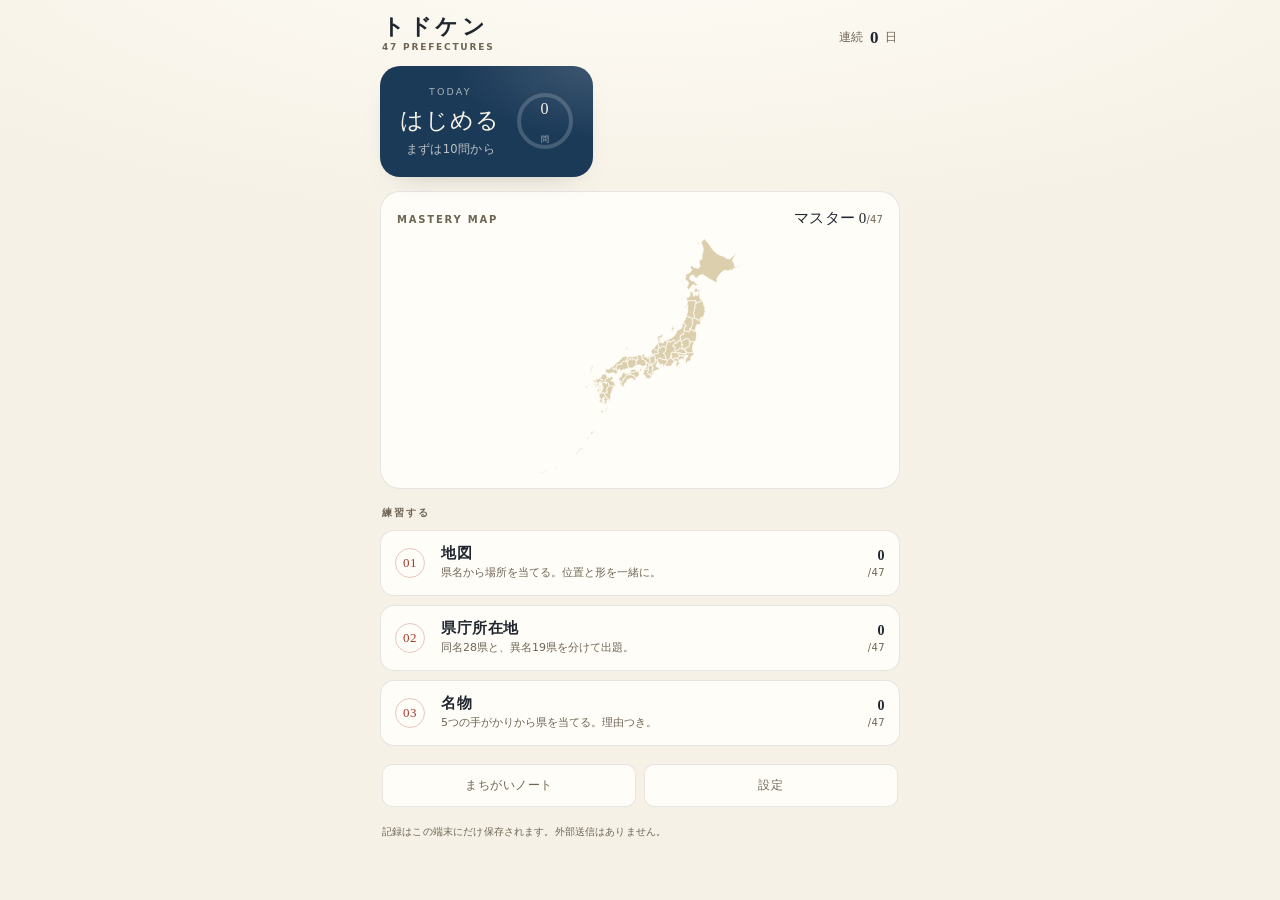
==== index.html @ 2c83eb3e "Add files via upload" ====
<!DOCTYPE html>
<html lang="ja">
<head>
<meta charset="utf-8">
<meta name="viewport" content="width=device-width, initial-scale=1, viewport-fit=cover, user-scalable=no">
<meta name="color-scheme" content="light">
<meta name="theme-color" content="#f6f1e6">
<title>トドケン</title>
<meta name="apple-mobile-web-app-capable" content="yes">
<meta name="mobile-web-app-capable" content="yes">
<meta name="apple-mobile-web-app-status-bar-style" content="default">
<meta name="apple-mobile-web-app-title" content="トドケン">
<link rel="manifest" href="./manifest.webmanifest">
<link rel="apple-touch-icon" href="./icon-180.png">
<link rel="icon" href="./icon-192.png" sizes="192x192">
<link rel="stylesheet" href="./app.css">
</head>
<body>

<!-- ================= HOME ================= -->
<section id="screen-home" class="screen active">
  <div class="home-head">
    <div class="wordmark">トドケン<small>47 PREFECTURES</small></div>
    <div class="streak">連続 <b id="streakNum">0</b> 日</div>
  </div>

  <div class="scroll">
    <button class="primary-card" id="startBtn">
      <div>
        <span class="k">TODAY</span>
        <div class="t" id="dueTitle">はじめる</div>
        <div class="s" id="dueLabel">まずは10問から</div>
      </div>
      <div class="ring">
        <svg viewBox="0 0 60 60" aria-hidden="true">
          <circle class="track" cx="30" cy="30" r="26" fill="none" stroke-width="4"/>
          <circle class="fill" id="ringFill" cx="30" cy="30" r="26" fill="none" stroke-width="4"
                  stroke-dasharray="163" stroke-dashoffset="163"/>
        </svg>
        <div class="ring num" id="ringNum">0<small>問</small></div>
      </div>
    </button>

    <div class="map-card">
      <div class="cap">
        <span class="l">MASTERY MAP</span>
        <span class="r">マスター <span id="masterNum">0</span><small>/47</small></span>
      </div>
      <div class="map-slot" id="homeMap"></div>
    </div>

    <p class="sect-label">練習する</p>
    <div class="mode-list">
      <button class="mode" data-mode="map">
        <span class="no">01</span>
        <span><h3>地図</h3><p>県名から場所を当てる。位置と形を一緒に。</p></span>
        <span class="cnt" id="cnt-map">0/47</span>
      </button>
      <button class="mode" data-mode="capital">
        <span class="no">02</span>
        <span><h3>県庁所在地</h3><p>同名28県と、異名19県を分けて出題。</p></span>
        <span class="cnt" id="cnt-capital">0/47</span>
      </button>
      <button class="mode" data-mode="keyword">
        <span class="no">03</span>
        <span><h3>名物</h3><p>5つの手がかりから県を当てる。理由つき。</p></span>
        <span class="cnt" id="cnt-keyword">0/47</span>
      </button>
    </div>

    <div class="links">
      <button id="bookBtn">まちがいノート</button>
      <button id="setBtn">設定</button>
    </div>
    <p class="foot-note">記録はこの端末にだけ保存されます。外部送信はありません。</p>
  </div>
</section>

<!-- ================= QUIZ ================= -->
<section id="screen-quiz" class="screen">
  <div class="qhead">
    <button class="icon-btn" id="quitBtn" aria-label="やめる">‹</button>
    <span class="mode-name" id="modeName">地図モード</span>
    <span class="qcount" id="qCount"><b>1</b>/10</span>
  </div>
  <div class="dots" id="dots"></div>

  <div class="prompt">
    <p class="sub" id="promptSub">地図の上でタップ</p>
    <h2 class="main" id="promptMain">青森県</h2>
  </div>

  <div id="qBody" style="flex:1;min-height:0;display:flex;flex-direction:column"></div>

  <div class="sheet" id="sheet" hidden>
    <div class="sheet-top">
      <span class="mark" id="mark">○</span>
      <span class="sheet-title" id="sheetTitle"></span>
      <button class="next-btn" id="nextBtn">次へ</button>
    </div>
    <div class="sheet-body" id="sheetBody"></div>
  </div>
</section>

<!-- ================= RESULT ================= -->
<section id="screen-result" class="screen">
  <div class="scroll">
    <div class="result-top">
      <p class="k">SESSION RESULT</p>
      <div class="score"><b id="scoreNum">0</b><span id="scoreTotal">/10</span></div>
      <p class="comment" id="scoreComment"></p>
    </div>
    <p class="review-h">間違えた県</p>
    <div class="review-list" id="reviewList"></div>
  </div>
  <div class="actions">
    <button class="btn-primary" id="againBtn">もう一度</button>
    <button class="btn-ghost" id="homeBtn">ホームへ</button>
  </div>
</section>

<!-- ================= BOOK ================= -->
<section id="screen-book" class="screen">
  <div class="page-head">
    <button class="icon-btn" id="bookBack" aria-label="戻る">‹</button>
    <h2>まちがいノート</h2>
    <span class="sub" id="bookSub"></span>
  </div>
  <div class="scroll" id="bookList"></div>
  <div class="actions">
    <button class="btn-primary" id="bookReviewBtn">復習する</button>
  </div>
</section>

<!-- ================= SETTINGS ================= -->
<section id="screen-settings" class="screen">
  <div class="page-head">
    <button class="icon-btn" id="setBack" aria-label="戻る">‹</button>
    <h2>設定</h2>
  </div>
  <div class="scroll">
    <div class="set-row">
      <span class="l">効果音<small>正解・不正解のときだけ鳴ります</small></span>
      <button class="switch" id="swSound" aria-label="効果音"></button>
    </div>
    <div class="set-row">
      <span class="l">地図の表示<small>覚えていない県は地方ズーム、覚えたら全国。</small></span>
      <div class="seg" id="zoomSeg">
        <button data-v="auto" class="on">自動</button>
        <button data-v="always">常に地方</button>
        <button data-v="off">常に全国</button>
      </div>
    </div>
    <div class="set-row">
      <span class="l danger">学習の記録を消す<small>間隔反復の予定もすべてリセットされます</small></span>
      <button class="btn-ghost" id="resetBtn" style="padding:10px 14px;flex:none">消去</button>
    </div>
    <p class="about">
      トドケン v1.0<br>
      正解すると間隔をあけて再出題します（1日→3日→7日→16日→35日）。間違えた県は翌日と、そのセッションの3問後に戻ってきます。<br>
      地図データ：国土数値情報（行政区域）を簡略化。出典：国土交通省。<br>
      収録内容は代表例です。学習用途の参考として使い、断定は避けてください。
    </p>
  </div>
</section>

<script src="./mapdata.js"></script>
<script src="./data.js"></script>
<script src="./app.js"></script>
</body>
</html>
---- app.css ----
/* トドケン — UI
   設計方針:
   1) 1画面1判断。迷わせない。
   2) 指で押せる大きさ。小さい県は地方ズームで救う。
   3) 紙と墨。地図帳のような落ち着き。装飾より余白。
*/

:root{
  --paper:#f6f1e6;
  --paper-2:#efe8d8;
  --card:#fffdf8;
  --ink:#20262e;
  --ink-soft:#39424d;
  --muted:#6e6555;
  --line:rgba(32,38,46,.11);
  --line-strong:rgba(32,38,46,.22);
  --accent:#a83a2c;
  --indigo:#1b3a58;
  --ok:#2f7d5c;
  --ng:#b2433a;
  --gold:#a8823c;

  --map-base:#d3c4a1;
  --map-hover:#cfbf9b;
  --map-dim:#dfd3b6;
  --map-line:#fffdf8;

  --sans:"Hiragino Sans","Hiragino Kaku Gothic ProN","Yu Gothic Medium","YuGothic","Noto Sans JP",system-ui,-apple-system,sans-serif;
  --serif:"Hiragino Mincho ProN","Hiragino Mincho","Yu Mincho","YuMincho","Noto Serif JP",serif;

  --r-lg:20px;
  --r-md:14px;
  --r-sm:10px;
  --shadow:0 10px 30px -22px rgba(32,38,46,.55);
}

*{box-sizing:border-box;-webkit-tap-highlight-color:transparent}
html,body{height:100%}
body{
  margin:0;background:var(--paper);color:var(--ink);
  font-family:var(--sans);font-size:15px;line-height:1.65;
  letter-spacing:.01em;
  -webkit-font-smoothing:antialiased;
  overscroll-behavior:none;
  background-image:radial-gradient(120% 60% at 50% -10%,#fffdf7 0%,rgba(255,253,247,0) 60%);
}
button{font:inherit;color:inherit;background:none;border:0;padding:0;cursor:pointer}
h1,h2,h3,p{margin:0}
:focus-visible{outline:2px solid var(--indigo);outline-offset:3px;border-radius:4px}

/* ---------- screen shell ---------- */
.screen{
  position:fixed;inset:0;display:none;flex-direction:column;
  padding:calc(10px + env(safe-area-inset-top)) 18px calc(14px + env(safe-area-inset-bottom));
  padding-left:max(18px, calc((100vw - 520px) / 2));
  padding-right:max(18px, calc((100vw - 520px) / 2));
  overflow:hidden;
}
.screen.active{display:flex;animation:fade .22s ease both}
@keyframes fade{from{opacity:0}to{opacity:1}}
@keyframes rise{from{opacity:0;transform:translateY(8px)}to{opacity:1;transform:none}}
@keyframes sheetUp{from{opacity:0;transform:translateY(14px)}to{opacity:1;transform:none}}
@keyframes pop{0%{transform:scale(.7);opacity:0}70%{transform:scale(1.06)}100%{transform:scale(1);opacity:1}}
@keyframes shake{0%,100%{transform:translateX(0)}20%{transform:translateX(-5px)}40%{transform:translateX(5px)}60%{transform:translateX(-3px)}80%{transform:translateX(3px)}}

.scroll{overflow-y:auto;-webkit-overflow-scrolling:touch;flex:1;min-height:0;
  margin-inline:-18px;padding-inline:18px;padding-bottom:8px}

/* ---------- home ---------- */
.home-head{display:flex;align-items:flex-end;justify-content:space-between;gap:12px;padding:6px 2px 14px}
.wordmark{font-family:var(--serif);font-size:22px;letter-spacing:.16em;font-weight:600;line-height:1}
.wordmark small{display:block;font-family:var(--sans);font-size:9px;letter-spacing:.2em;color:var(--muted);margin-top:5px;font-weight:600}
.streak{display:flex;align-items:center;gap:6px;font-size:11.5px;color:var(--muted);letter-spacing:.06em}
.streak b{font-family:var(--serif);font-size:17px;color:var(--ink)}

.primary-card{
  position:relative;display:grid;grid-template-columns:1fr auto;align-items:center;gap:14px;
  background:var(--indigo);color:#f7f3e8;border-radius:var(--r-lg);
  padding:18px 18px 18px 20px;margin-bottom:14px;box-shadow:var(--shadow);
  transition:transform .16s ease;
}
.primary-card:active{transform:scale(.985)}
.primary-card::after{
  content:"";position:absolute;inset:0;border-radius:var(--r-lg);
  background:radial-gradient(120% 120% at 100% 0%,rgba(255,255,255,.14),transparent 55%);
  pointer-events:none;
}
.primary-card .k{font-size:9.5px;letter-spacing:.22em;opacity:.66;display:block;margin-bottom:6px}
.primary-card .t{font-family:var(--serif);font-size:23px;letter-spacing:.05em;line-height:1.3}
.primary-card .s{font-size:11.5px;opacity:.74;margin-top:4px;letter-spacing:.03em}
.ring{width:60px;height:60px;flex:none;position:relative}
.ring svg{width:100%;height:100%;transform:rotate(-90deg)}
.ring .track{stroke:rgba(255,255,255,.18)}
.ring .fill{stroke:#e8c07a;stroke-linecap:round;transition:stroke-dashoffset .6s cubic-bezier(.2,.9,.2,1)}
.ring .num{position:absolute;inset:0;display:grid;place-items:center;font-family:var(--serif);font-size:16px;letter-spacing:.02em}
.ring .num small{font-size:8px;opacity:.7;margin-left:1px}

.map-card{
  background:var(--card);border:1px solid var(--line);border-radius:var(--r-lg);
  padding:10px 12px 12px;margin-bottom:16px;
}
.map-card .cap{display:flex;align-items:baseline;justify-content:space-between;padding:4px 4px 6px}
.map-card .cap .l{font-size:10px;letter-spacing:.18em;color:var(--muted);font-weight:600}
.map-card .cap .r{font-family:var(--serif);font-size:15px}
.map-card .cap .r small{font-family:var(--sans);font-size:10px;color:var(--muted)}
.map-slot{height:206px;display:grid;place-items:center}
.map-slot svg{width:100%;height:100%}

.sect-label{font-size:10px;letter-spacing:.2em;color:var(--muted);font-weight:600;margin:0 2px 8px}
.mode-list{display:flex;flex-direction:column;gap:9px;margin-bottom:18px}
.mode{
  display:grid;grid-template-columns:34px 1fr auto;align-items:center;gap:12px;
  background:var(--card);border:1px solid var(--line);border-radius:var(--r-md);
  padding:13px 14px;text-align:left;transition:transform .14s,border-color .14s;
}
.mode:active{transform:scale(.99);border-color:var(--line-strong)}
.mode .no{font-family:var(--serif);font-size:13px;color:var(--accent);letter-spacing:.04em;
  border:1px solid rgba(168,58,44,.28);border-radius:50%;width:30px;height:30px;display:grid;place-items:center}
.mode h3{font-size:14.5px;font-weight:600;letter-spacing:.04em;line-height:1.35}
.mode p{font-size:11px;color:var(--muted);margin-top:2px;line-height:1.5}
.mode .cnt{font-size:10px;color:var(--muted);font-variant-numeric:tabular-nums;letter-spacing:.04em;text-align:right;line-height:1.4}
.mode .cnt b{display:block;font-family:var(--serif);font-size:14px;color:var(--ink)}

.links{display:flex;gap:8px;padding:0 2px 4px}
.links button{
  flex:1;padding:11px;border:1px solid var(--line);border-radius:var(--r-sm);
  font-size:11.5px;color:var(--muted);letter-spacing:.05em;background:var(--card);
}
.foot-note{font-size:10px;color:var(--muted);line-height:1.7;padding:12px 2px 0}

/* ---------- quiz ---------- */
.qhead{display:flex;align-items:center;gap:10px;padding:2px 0 10px}
.icon-btn{width:36px;height:36px;border:1px solid var(--line);border-radius:50%;display:grid;place-items:center;
  background:var(--card);flex:none;color:var(--ink-soft)}
.mode-name{font-size:10.5px;letter-spacing:.14em;color:var(--muted);font-weight:600;flex:1;text-align:center}
.qcount{font-size:11px;color:var(--muted);font-variant-numeric:tabular-nums;min-width:36px;text-align:right}
.qcount b{color:var(--ink);font-size:14px;font-family:var(--serif)}

.dots{display:flex;gap:4px;padding:0 0 14px}
.dots i{flex:1;height:2px;border-radius:2px;background:rgba(32,38,46,.12);transition:background .3s}
.dots i.done{background:var(--indigo)}
.dots i.now{background:var(--accent)}

.prompt{padding:0 2px 12px;min-height:58px}
.prompt .sub{font-size:10px;letter-spacing:.18em;color:var(--muted);font-weight:600;margin-bottom:3px}
.prompt .main{font-family:var(--serif);font-size:31px;line-height:1.24;letter-spacing:.04em;font-weight:600}
.prompt .main .tag{font-family:var(--sans);font-size:11px;color:var(--muted);letter-spacing:.1em;
  vertical-align:middle;margin-left:8px;border:1px solid var(--line);border-radius:99px;padding:2px 8px}

.map-area{flex:1;min-height:0;display:flex;flex-direction:column;gap:8px;padding-bottom:6px}
.map-frame{position:relative;flex:1;min-height:0;background:var(--card);border:1px solid var(--line);
  border-radius:var(--r-lg);overflow:hidden;box-shadow:var(--shadow)}
.map-frame svg{width:100%;height:100%;display:block}
.zoom-tag{position:absolute;left:10px;top:10px;font-size:9.5px;letter-spacing:.12em;color:var(--muted);
  background:rgba(255,253,248,.86);border:1px solid var(--line);border-radius:99px;padding:3px 9px;font-weight:600}
.toast{position:absolute;left:50%;top:50%;transform:translate(-50%,-50%);
  background:rgba(32,38,46,.9);color:#fff;font-size:12px;letter-spacing:.06em;
  padding:8px 16px;border-radius:99px;pointer-events:none;animation:pop .2s ease both}

svg.jp .pref{fill:var(--map-base);stroke:var(--map-line);stroke-width:.8;vector-effect:non-scaling-stroke;
  transition:fill .22s ease}
svg.jp .pref.hoverable:hover{fill:var(--map-hover)}
svg.jp .pref.dim{fill:var(--map-dim)}
svg.jp .pref.ok{fill:var(--ok)}
svg.jp .pref.ng{fill:var(--ng)}
svg.jp .pref.hint{fill:#d9c9a4}
svg.jp .halo{fill:transparent;stroke:transparent;stroke-width:7;pointer-events:all;cursor:pointer}
svg.jp .lbl{font-family:var(--sans);font-size:11px;font-weight:700;fill:#fff;text-anchor:middle;
  pointer-events:none;paint-order:stroke;stroke:rgba(0,0,0,.28);stroke-width:2.6;letter-spacing:.02em}

/* options */
.opts{display:grid;grid-template-columns:1fr 1fr;gap:9px;padding-bottom:8px}
.opt{background:var(--card);border:1.5px solid var(--line);border-radius:var(--r-md);
  padding:17px 8px;font-size:16px;font-weight:600;letter-spacing:.04em;
  transition:transform .12s,border-color .12s,background .12s}
.opt:active{transform:scale(.98)}
.opt.ok{background:var(--ok);border-color:var(--ok);color:#fff}
.opt.ng{border-color:var(--ng);color:var(--ng);background:rgba(178,67,58,.05)}
.opt:disabled{opacity:1;cursor:default}

/* keyword chips */
.chips{display:grid;grid-template-columns:1fr 1fr;gap:7px;padding-bottom:14px}
.chips .wide{grid-column:1 / -1}
.chip{display:flex;align-items:center;gap:8px;background:var(--card);border:1px solid var(--line);
  border-radius:var(--r-sm);padding:10px 11px;animation:pop .28s ease both}
.chip .cat{font-size:8.5px;letter-spacing:.1em;color:#fff;background:var(--indigo);
  border-radius:3px;padding:2px 5px;flex:none;font-weight:600}
.chip .txt{font-size:13px;letter-spacing:.02em;line-height:1.3}

/* feedback */
.sheet{
  background:var(--card);border:1.5px solid var(--line);border-radius:16px;
  padding:12px 14px;margin-top:auto;animation:sheetUp .24s ease both;
  box-shadow:0 -14px 34px -28px rgba(32,38,46,.9);
}
.sheet.ok{border-color:rgba(47,125,92,.5);background:linear-gradient(180deg,rgba(47,125,92,.08),var(--card) 62%)}
.sheet.ng{border-color:rgba(178,67,58,.45);background:linear-gradient(180deg,rgba(178,67,58,.07),var(--card) 62%)}
.sheet-top{display:flex;align-items:center;gap:9px}
.mark{width:24px;height:24px;border-radius:50%;display:grid;place-items:center;color:#fff;font-size:12px;flex:none;font-weight:700}
.sheet.ok .mark{background:var(--ok)}
.sheet.ng .mark{background:var(--ng)}
.sheet-title{font-size:14px;font-weight:600;letter-spacing:.03em;flex:1;line-height:1.4}
.sheet-title span{display:block;font-size:10.5px;color:var(--muted);font-weight:400;letter-spacing:.05em;margin-top:1px}
.next-btn{background:var(--ink);color:#fff;border-radius:10px;padding:11px 16px;font-size:12.5px;
  font-weight:700;letter-spacing:.06em;flex:none;transition:transform .12s}
.next-btn:active{transform:scale(.96)}
.sheet-body{margin-top:9px;border-top:1px solid var(--line);padding-top:9px}
.why{display:flex;gap:8px;font-size:11.5px;line-height:1.62;color:var(--ink-soft);padding:3px 0}
.why .c{font-size:8.5px;color:var(--muted);border:1px solid var(--line);border-radius:3px;
  padding:1px 4px;height:16px;flex:none;margin-top:2px;letter-spacing:.06em}
.why b{font-weight:600;letter-spacing:.02em}
.why .w{color:var(--muted)}

/* ---------- result ---------- */
.result-top{padding:16px 4px 18px;text-align:left}
.result-top .k{font-size:9.5px;letter-spacing:.24em;color:var(--muted);font-weight:600}
.score{display:flex;align-items:baseline;gap:4px;margin-top:6px}
.score b{font-family:var(--serif);font-size:62px;line-height:1;letter-spacing:.01em}
.score span{font-size:15px;color:var(--muted)}
.score .delta{font-size:11px;margin-left:10px;color:var(--ok);letter-spacing:.04em}
.comment{font-size:12.5px;color:var(--muted);margin-top:10px;line-height:1.7}
.review-h{font-size:9.5px;letter-spacing:.2em;color:var(--muted);font-weight:600;margin:6px 0 8px}
.review-list{display:flex;flex-direction:column;gap:8px}
.rrow{background:var(--card);border:1px solid var(--line);border-radius:var(--r-md);padding:12px 13px}
.rrow .h{display:flex;align-items:baseline;gap:8px}
.rrow .n{font-family:var(--serif);font-size:16px;letter-spacing:.04em}
.rrow .c{font-size:10.5px;color:var(--muted)}
.rrow .w{font-size:10.5px;color:var(--muted);line-height:1.6;margin-top:4px}
.actions{display:flex;flex-direction:column;gap:8px;margin-top:auto;padding-top:14px}
.btn-primary{background:var(--indigo);color:#f7f3e8;border-radius:var(--r-md);padding:16px;
  font-size:14px;font-weight:700;letter-spacing:.08em;text-align:center}
.btn-primary:active{transform:scale(.99)}
.btn-ghost{border:1px solid var(--line);border-radius:var(--r-md);padding:14px;
  font-size:12.5px;color:var(--muted);text-align:center;letter-spacing:.06em}

/* ---------- book / settings ---------- */
.page-head{display:flex;align-items:center;gap:10px;padding:2px 0 16px}
.page-head h2{font-family:var(--serif);font-size:20px;letter-spacing:.1em;flex:1;font-weight:600}
.page-head .sub{font-size:10px;color:var(--muted);letter-spacing:.1em}
.empty{text-align:center;color:var(--muted);font-size:12px;padding:44px 20px;line-height:1.9}
.book-row{display:grid;grid-template-columns:auto 1fr auto;gap:10px;align-items:center;
  background:var(--card);border:1px solid var(--line);border-radius:var(--r-md);
  padding:12px 13px;margin-bottom:8px}
.book-row .badge{font-size:9px;letter-spacing:.08em;color:var(--indigo);
  background:rgba(27,58,88,.07);border-radius:4px;padding:3px 6px;white-space:nowrap}
.book-row .nm{font-size:13.5px;letter-spacing:.03em}
.book-row .nm small{display:block;font-size:10.5px;color:var(--muted);margin-top:2px;line-height:1.5}
.book-row .due{font-size:10px;color:var(--muted);text-align:right;white-space:nowrap}
.book-row .due b{display:block;font-size:11px;color:var(--accent)}
.set-row{display:flex;align-items:center;justify-content:space-between;gap:12px;
  background:var(--card);border:1px solid var(--line);border-radius:var(--r-md);
  padding:15px 14px;margin-bottom:8px}
.set-row .l{font-size:13px}
.set-row .l small{display:block;font-size:10.5px;color:var(--muted);margin-top:2px;line-height:1.55}
.switch{width:48px;height:28px;border-radius:99px;background:rgba(32,38,46,.15);position:relative;flex:none;transition:background .2s}
.switch::after{content:"";position:absolute;top:3px;left:3px;width:22px;height:22px;border-radius:50%;
  background:#fff;box-shadow:0 1px 3px rgba(0,0,0,.2);transition:transform .2s}
.switch.on{background:var(--ok)}
.switch.on::after{transform:translateX(20px)}
.seg{display:flex;border:1px solid var(--line);border-radius:9px;overflow:hidden;flex:none}
.seg button{padding:7px 11px;font-size:11px;color:var(--muted);letter-spacing:.04em}
.seg button.on{background:var(--indigo);color:#fff}
.danger{color:var(--accent)}
.about{font-size:10.5px;color:var(--muted);line-height:1.85;padding:14px 2px 0}

@media (max-height:700px){
  .prompt .main{font-size:26px}
  .map-slot{height:132px}
  .chip{padding:8px 9px}
  .opts .opt{padding:14px 6px;font-size:15px}
}
@media (min-width:520px){
  .map-slot{height:240px}
}
@media (prefers-reduced-motion:reduce){
  *{animation-duration:.001s !important;transition-duration:.001s !important}
}
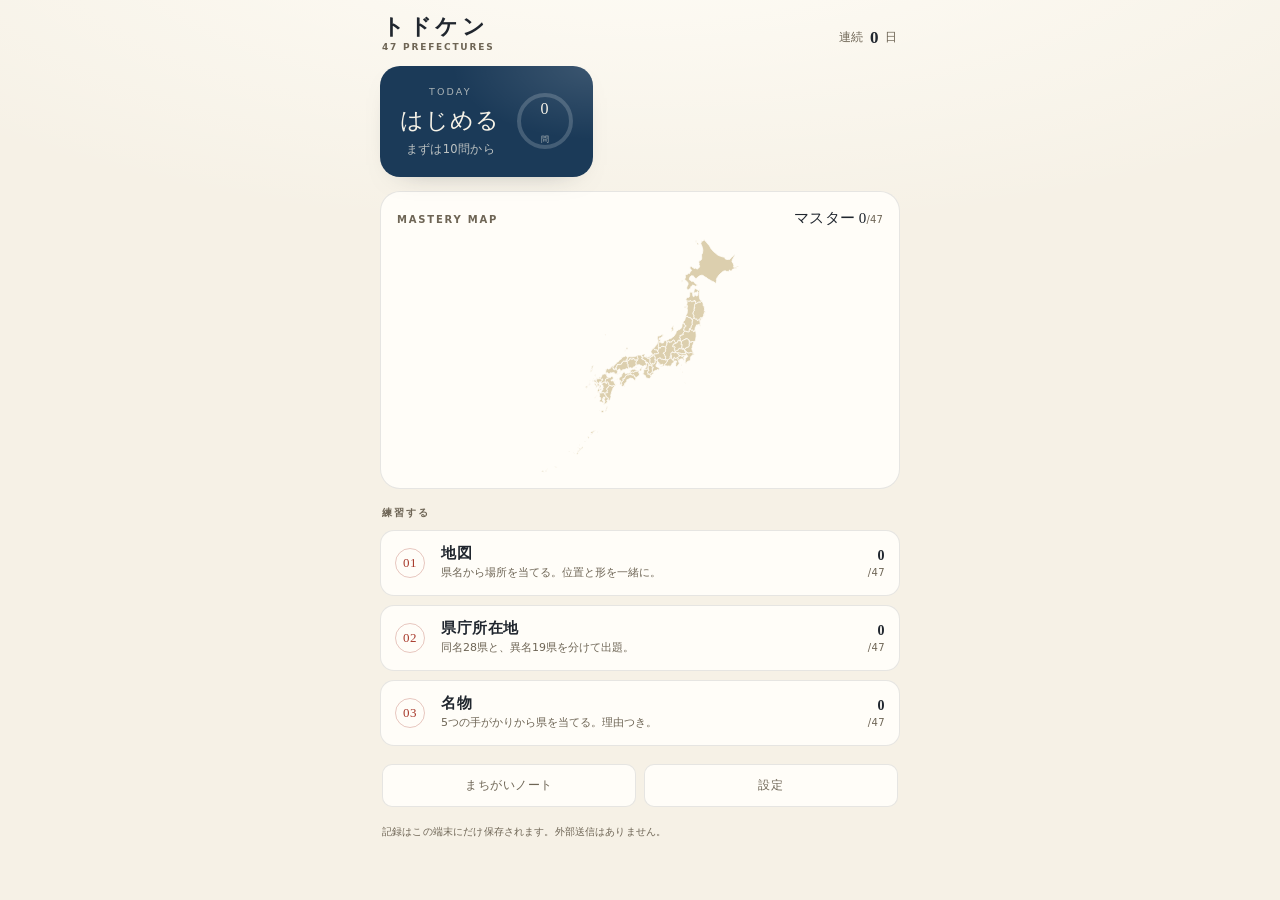
==== commit 82b7b9f1: "Add files via upload 地図のズーム機能を追記" ====
--- a/index.html
+++ b/index.html
@@ -13,7 +13,7 @@
 <link rel="manifest" href="./manifest.webmanifest">
 <link rel="apple-touch-icon" href="./icon-180.png">
 <link rel="icon" href="./icon-192.png" sizes="192x192">
-<link rel="stylesheet" href="./app.css">
+<link rel="stylesheet" href="./app.css?v=11">
 </head>
 <body>
 
@@ -156,7 +156,7 @@
       <button class="btn-ghost" id="resetBtn" style="padding:10px 14px;flex:none">消去</button>
     </div>
     <p class="about">
-      トドケン v1.0<br>
+      トドケン v1.1<br>
       正解すると間隔をあけて再出題します（1日→3日→7日→16日→35日）。間違えた県は翌日と、そのセッションの3問後に戻ってきます。<br>
       地図データ：国土数値情報（行政区域）を簡略化。出典：国土交通省。<br>
       収録内容は代表例です。学習用途の参考として使い、断定は避けてください。
@@ -164,8 +164,8 @@
   </div>
 </section>
 
-<script src="./mapdata.js"></script>
-<script src="./data.js"></script>
-<script src="./app.js"></script>
+<script src="./mapdata.js?v=11"></script>
+<script src="./data.js?v=11"></script>
+<script src="./app.js?v=11"></script>
 </body>
 </html>
--- a/app.css
+++ b/app.css
@@ -149,10 +149,28 @@
 
 .map-area{flex:1;min-height:0;display:flex;flex-direction:column;gap:8px;padding-bottom:6px}
 .map-frame{position:relative;flex:1;min-height:0;background:var(--card);border:1px solid var(--line);
-  border-radius:var(--r-lg);overflow:hidden;box-shadow:var(--shadow)}
-.map-frame svg{width:100%;height:100%;display:block}
+  border-radius:var(--r-lg);overflow:hidden;box-shadow:var(--shadow);touch-action:none;
+  -webkit-user-select:none;user-select:none}
+.map-frame svg{width:100%;height:100%;display:block;touch-action:none}
+
+.zoombar{position:absolute;right:8px;bottom:8px;display:flex;flex-direction:column;gap:1px;
+  background:rgba(255,253,248,.94);border:1px solid var(--line);border-radius:11px;
+  overflow:hidden;box-shadow:0 6px 16px -12px rgba(32,38,46,.9)}
+.zoombar button{width:38px;height:38px;font-size:18px;line-height:1;color:var(--ink);
+  display:grid;place-items:center;border-bottom:1px solid var(--line);letter-spacing:0}
+.zoombar button:last-child{border-bottom:0}
+.zoombar button:active{background:rgba(27,58,88,.08)}
+.zoombar button.wide{font-size:10px;letter-spacing:.06em;color:var(--muted);height:32px;width:38px}
+
+.map-hint{position:absolute;left:50%;bottom:10px;transform:translateX(-50%);
+  font-size:9.5px;letter-spacing:.06em;color:var(--muted);background:rgba(255,253,248,.9);
+  border:1px solid var(--line);border-radius:99px;padding:4px 10px;pointer-events:none;
+  transition:opacity .6s ease;white-space:nowrap}
+.map-hint.fade{opacity:0}
 .zoom-tag{position:absolute;left:10px;top:10px;font-size:9.5px;letter-spacing:.12em;color:var(--muted);
-  background:rgba(255,253,248,.86);border:1px solid var(--line);border-radius:99px;padding:3px 9px;font-weight:600}
+  background:rgba(255,253,248,.9);border:1px solid var(--line);border-radius:99px;padding:3px 9px;
+  font-weight:600;pointer-events:none;font-variant-numeric:tabular-nums}
+.zoom-tag.on{color:var(--indigo);border-color:rgba(27,58,88,.24);background:rgba(233,240,247,.95)}
 .toast{position:absolute;left:50%;top:50%;transform:translate(-50%,-50%);
   background:rgba(32,38,46,.9);color:#fff;font-size:12px;letter-spacing:.06em;
   padding:8px 16px;border-radius:99px;pointer-events:none;animation:pop .2s ease both}
@@ -263,6 +281,11 @@
 .danger{color:var(--accent)}
 .about{font-size:10.5px;color:var(--muted);line-height:1.85;padding:14px 2px 0}
 
+#screen-quiz.mode-map .prompt{min-height:0;padding-bottom:8px}
+#screen-quiz.mode-map .prompt .sub{font-size:9.5px;margin-bottom:1px}
+#screen-quiz.mode-map .prompt .main{font-size:25px}
+#screen-quiz.mode-map .dots{padding-bottom:10px}
+
 @media (max-height:700px){
   .prompt .main{font-size:26px}
   .map-slot{height:132px}
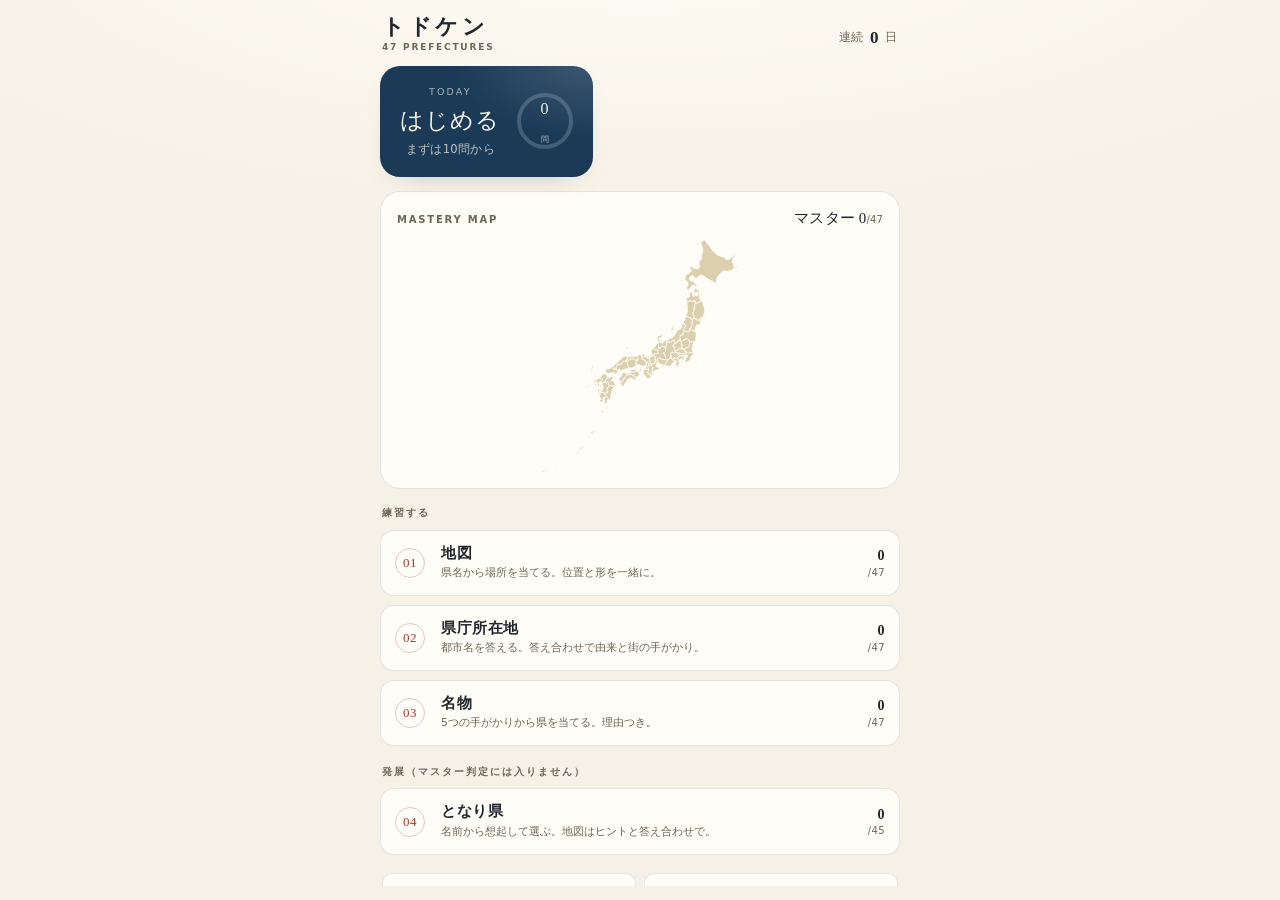
==== commit 609452ff: "Ver1.5 ・県庁所在地モードの回答を県でなく県庁所在地になるよう修正 ・隣接県モードを追加" ====
--- a/index.html
+++ b/index.html
@@ -13,7 +13,7 @@
 <link rel="manifest" href="./manifest.webmanifest">
 <link rel="apple-touch-icon" href="./icon-180.png">
 <link rel="icon" href="./icon-192.png" sizes="192x192">
-<link rel="stylesheet" href="./app.css?v=11">
+<link rel="stylesheet" href="./app.css?v=20">
 </head>
 <body>
 
@@ -58,13 +58,22 @@
       </button>
       <button class="mode" data-mode="capital">
         <span class="no">02</span>
-        <span><h3>県庁所在地</h3><p>同名28県と、異名19県を分けて出題。</p></span>
+        <span><h3>県庁所在地</h3><p>都市名を答える。答え合わせで由来と街の手がかり。</p></span>
         <span class="cnt" id="cnt-capital">0/47</span>
       </button>
       <button class="mode" data-mode="keyword">
         <span class="no">03</span>
         <span><h3>名物</h3><p>5つの手がかりから県を当てる。理由つき。</p></span>
         <span class="cnt" id="cnt-keyword">0/47</span>
+      </button>
+    </div>
+
+    <p class="sect-label">発展（マスター判定には入りません）</p>
+    <div class="mode-list">
+      <button class="mode" data-mode="neighbor">
+        <span class="no">04</span>
+        <span><h3>となり県</h3><p>名前から想起して選ぶ。地図はヒントと答え合わせで。</p></span>
+        <span class="cnt" id="cnt-neighbor">0/45</span>
       </button>
     </div>
 
@@ -156,7 +165,7 @@
       <button class="btn-ghost" id="resetBtn" style="padding:10px 14px;flex:none">消去</button>
     </div>
     <p class="about">
-      トドケン v1.1<br>
+      トドケン v1.5<br>
       正解すると間隔をあけて再出題します（1日→3日→7日→16日→35日）。間違えた県は翌日と、そのセッションの3問後に戻ってきます。<br>
       地図データ：国土数値情報（行政区域）を簡略化。出典：国土交通省。<br>
       収録内容は代表例です。学習用途の参考として使い、断定は避けてください。
@@ -164,8 +173,8 @@
   </div>
 </section>
 
-<script src="./mapdata.js?v=11"></script>
-<script src="./data.js?v=11"></script>
-<script src="./app.js?v=11"></script>
+<script src="./mapdata.js?v=20"></script>
+<script src="./data.js?v=20"></script>
+<script src="./app.js?v=20"></script>
 </body>
 </html>
--- a/app.css
+++ b/app.css
@@ -182,11 +182,48 @@
 svg.jp .pref.ok{fill:var(--ok)}
 svg.jp .pref.ng{fill:var(--ng)}
 svg.jp .pref.hint{fill:#d9c9a4}
+svg.jp .pref.target{fill:#3c434b}
+svg.jp .pref.sel{fill:#456d9c}
+svg.jp .pref.missed{fill:#c8952f}
 svg.jp .halo{fill:transparent;stroke:transparent;stroke-width:7;pointer-events:all;cursor:pointer}
 svg.jp .lbl{font-family:var(--sans);font-size:11px;font-weight:700;fill:#fff;text-anchor:middle;
   pointer-events:none;paint-order:stroke;stroke:rgba(0,0,0,.28);stroke-width:2.6;letter-spacing:.02em}
 
 /* options */
+/* となり県：名前グリッド */
+.nb-wrap{flex:1;min-height:0;display:flex;flex-direction:column;gap:8px}
+.nb-hintrow{flex:none;display:flex;justify-content:flex-end}
+.nb-hint{font-size:10.5px;letter-spacing:.06em;color:var(--indigo);
+  background:rgba(27,58,88,.06);border:1px solid rgba(27,58,88,.18);
+  border-radius:99px;padding:6px 13px}
+.nb-hint.used{background:rgba(168,130,60,.1);border-color:rgba(168,130,60,.35);color:#7a5c1f}
+.namegrid{flex:1;min-height:0;overflow-y:auto;-webkit-overflow-scrolling:touch;
+  background:var(--card);border:1px solid var(--line);border-radius:var(--r-md);padding:10px}
+.namegrid.shrink{flex:none;max-height:132px}
+.ng-head{font-size:9px;letter-spacing:.16em;color:var(--muted);font-weight:600;
+  margin:6px 0 4px;padding-left:2px}
+.ng-head:first-child{margin-top:0}
+.ng-row{display:grid;grid-template-columns:repeat(3,1fr);gap:5px;margin-bottom:2px}
+.namebtn{padding:9px 4px;border:1px solid var(--line);border-radius:7px;background:#fffdf7;
+  font-size:12.5px;letter-spacing:.02em;transition:background .12s,border-color .12s,color .12s}
+.namebtn:active{transform:scale(.98)}
+.namebtn.on{background:var(--indigo);border-color:var(--indigo);color:#fff}
+.namebtn.ok{background:var(--ok);border-color:var(--ok);color:#fff}
+.namebtn.missed{background:rgba(168,130,60,.16);border-color:rgba(168,130,60,.55);color:#7a5c1f;font-weight:700}
+.namebtn.ng{background:rgba(178,67,58,.1);border-color:rgba(178,67,58,.5);color:var(--ng);text-decoration:line-through}
+.namebtn:disabled{cursor:default}
+.nb-mapwrap{flex:1;min-height:0;display:flex}
+.nb-mapwrap[hidden]{display:none}
+.nb-mapwrap .map-frame{flex:1}
+
+.decide-bar{display:flex;align-items:center;gap:10px;flex:none;padding-top:1px}
+.sel-count{flex:1;font-size:11.5px;color:var(--muted);letter-spacing:.06em;
+  font-variant-numeric:tabular-nums}
+.decide-btn{background:var(--indigo);color:#f7f3e8;border-radius:11px;padding:12px 24px;
+  font-size:13px;font-weight:700;letter-spacing:.08em;transition:opacity .15s,transform .12s}
+.decide-btn:active{transform:scale(.97)}
+.decide-btn:disabled{opacity:.35}
+
 .opts{display:grid;grid-template-columns:1fr 1fr;gap:9px;padding-bottom:8px}
 .opt{background:var(--card);border:1.5px solid var(--line);border-radius:var(--r-md);
   padding:17px 8px;font-size:16px;font-weight:600;letter-spacing:.04em;
@@ -281,6 +318,10 @@
 .danger{color:var(--accent)}
 .about{font-size:10.5px;color:var(--muted);line-height:1.85;padding:14px 2px 0}
 
+#screen-quiz.mode-neighbor .prompt{min-height:0;padding-bottom:8px}
+#screen-quiz.mode-neighbor .prompt .sub{font-size:9.5px;margin-bottom:1px}
+#screen-quiz.mode-neighbor .prompt .main{font-size:25px}
+#screen-quiz.mode-neighbor .dots{padding-bottom:10px}
 #screen-quiz.mode-map .prompt{min-height:0;padding-bottom:8px}
 #screen-quiz.mode-map .prompt .sub{font-size:9.5px;margin-bottom:1px}
 #screen-quiz.mode-map .prompt .main{font-size:25px}
